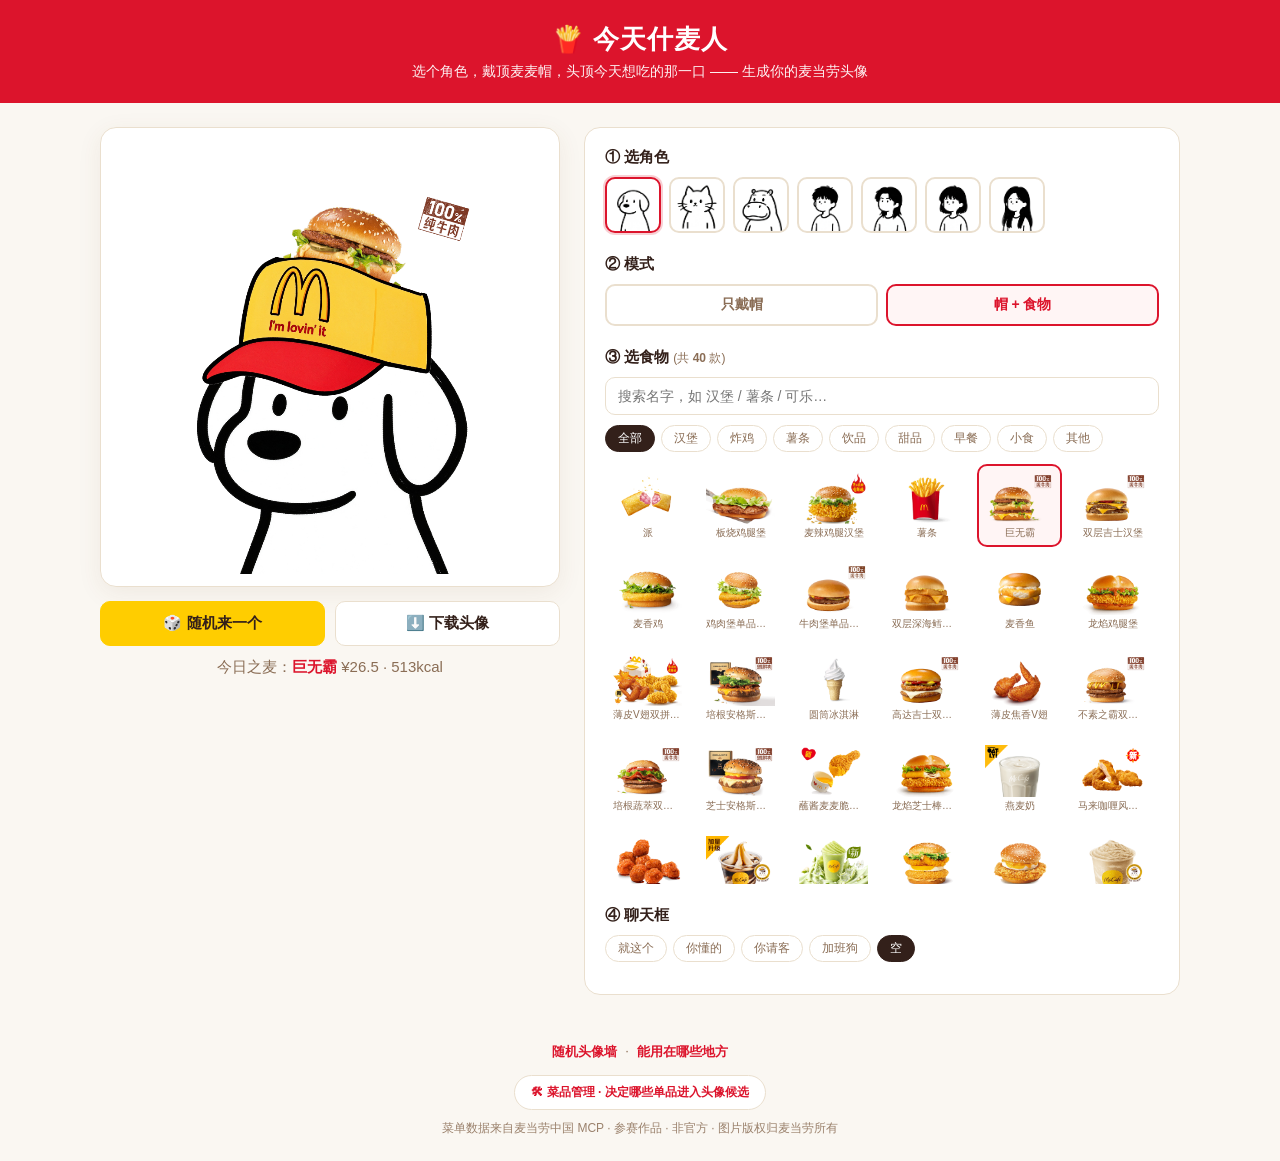
==== index.html @ db62c140 "Pages: 根目录入口页 + 关闭 Jekyll 处理" ====
<!doctype html>
<html lang="zh-CN">
<head>
<meta charset="utf-8">
<meta name="viewport" content="width=device-width,initial-scale=1">
<title>今天什麦人 · 让你的项目快速拥有麦当劳新品头像</title>
<meta name="description" content="零依赖的麦当劳头像引擎：一段 script + 一个 canvas，给你的博客、论坛、后台批量配上「简笔画人物 + 麦麦帽 + 麦当劳新品」头像。">
<meta http-equiv="refresh" content="0; url=avatar/index.html">
<link rel="icon" href="avatar/assets/hats/h1.png">
<style>
  :root{--mcd-red:#DA291C;--mcd-yellow:#FFC72C;--ink:#2c1a14;--muted:#8a7a70;--line:#ece4dc}
  *{box-sizing:border-box}
  body{
    margin:0;min-height:100vh;display:grid;place-items:center;padding:32px 20px;
    background:#fff;color:var(--ink);
    font:15px/1.7 -apple-system,BlinkMacSystemFont,"PingFang SC","Microsoft YaHei",sans-serif;
  }
  main{max-width:520px;text-align:center}
  .logo{width:120px;height:120px;display:block;margin:0 auto 18px}
  h1{margin:0 0 8px;font-size:26px;letter-spacing:-.4px}
  .tag{margin:0 0 6px;font-size:15.5px;color:var(--mcd-red);font-weight:700}
  .sub{margin:0 0 24px;color:var(--muted);font-size:13.5px}
  .links{display:flex;gap:10px;justify-content:center;flex-wrap:wrap}
  a.btn{
    display:inline-block;padding:11px 20px;border-radius:999px;text-decoration:none;
    font-weight:700;font-size:14px;border:1.5px solid var(--mcd-red);color:var(--mcd-red);
    transition:transform .15s ease,box-shadow .15s ease;
  }
  a.btn.primary{background:var(--mcd-red);color:#fff;box-shadow:0 6px 18px rgba(218,41,28,.22)}
  a.btn:hover{transform:translateY(-1px);box-shadow:0 8px 20px rgba(218,41,28,.24)}
  .foot{margin-top:26px;color:var(--muted);font-size:11.5px;line-height:1.8}
</style>
</head>
<body>
<main>
  <img class="logo" src="avatar/assets/hats/h1.png" alt="今天什麦人">
  <h1>今天什麦人</h1>
  <p class="tag">让你的项目快速拥有麦当劳新品头像</p>
  <p class="sub">正在进入头像生成器…</p>
  <div class="links">
    <a class="btn primary" href="avatar/index.html">进入生成器</a>
    <a class="btn" href="avatar/wall.html">头像墙</a>
    <a class="btn" href="avatar/use-cases.html">能用在哪些地方</a>
  </div>
  <p class="foot">
    菜单数据来自麦当劳中国 MCP · 参赛作品 · 非官方 · 图片版权归麦当劳所有
  </p>
</main>
<script>location.replace("avatar/index.html");</script>
</body>
</html>
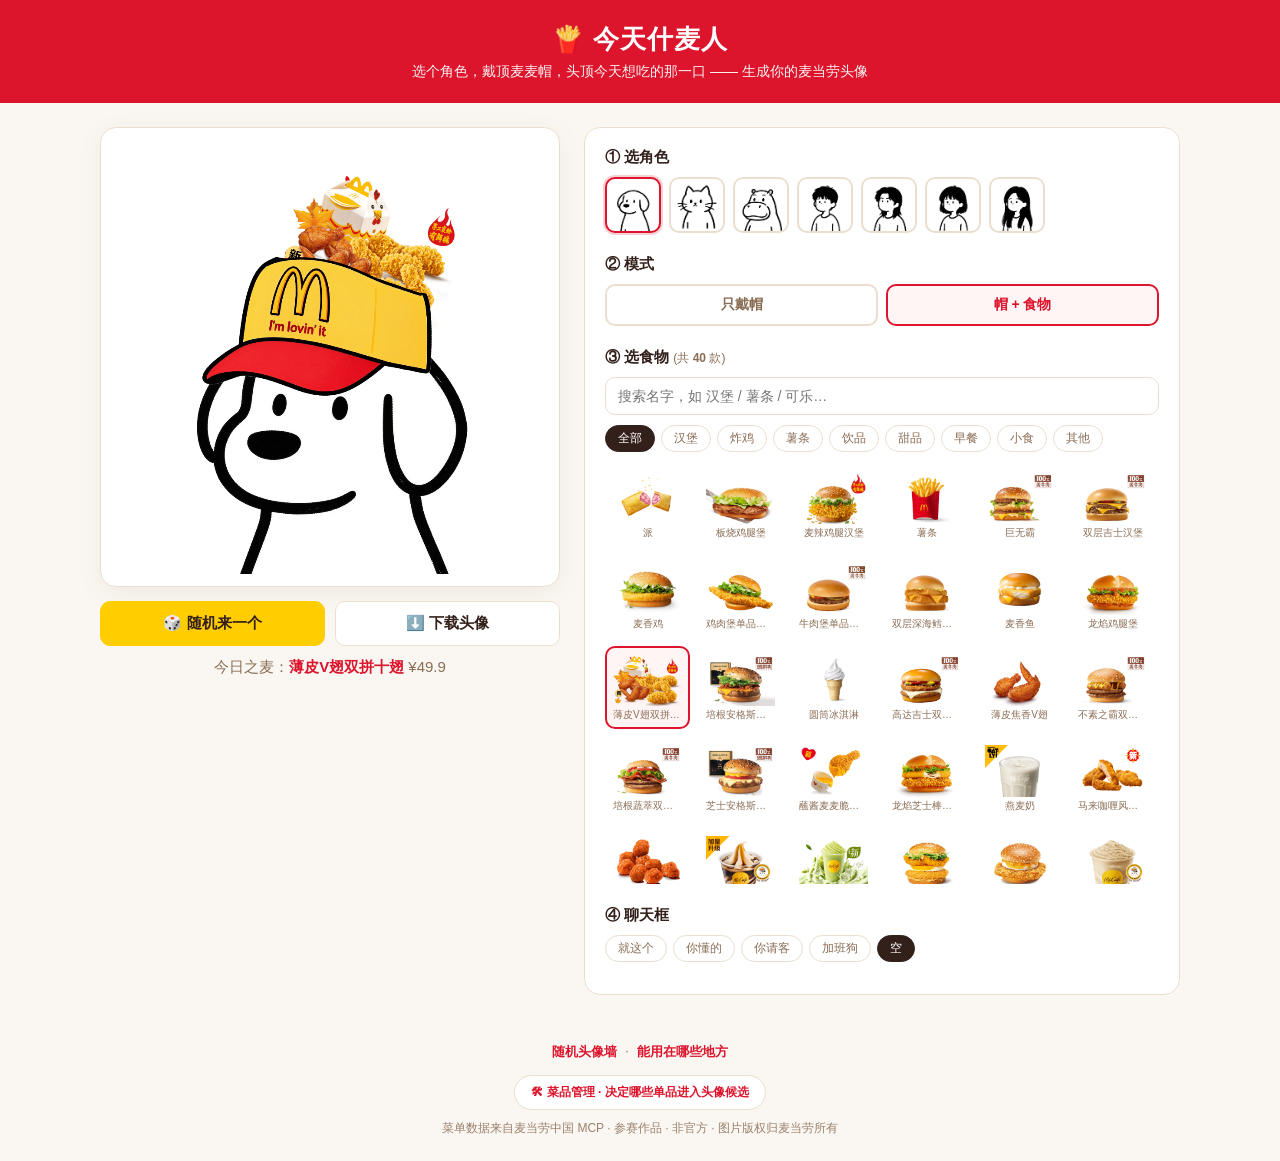
==== commit 36827011: "README 增加在线试玩入口；入口页 logo 换轻量图" ====
--- a/index.html
+++ b/index.html
@@ -6,7 +6,7 @@
 <title>今天什麦人 · 让你的项目快速拥有麦当劳新品头像</title>
 <meta name="description" content="零依赖的麦当劳头像引擎：一段 script + 一个 canvas，给你的博客、论坛、后台批量配上「简笔画人物 + 麦麦帽 + 麦当劳新品」头像。">
 <meta http-equiv="refresh" content="0; url=avatar/index.html">
-<link rel="icon" href="avatar/assets/hats/h1.png">
+<link rel="icon" href="docs/logo.png">
 <style>
   :root{--mcd-red:#DA291C;--mcd-yellow:#FFC72C;--ink:#2c1a14;--muted:#8a7a70;--line:#ece4dc}
   *{box-sizing:border-box}
@@ -33,7 +33,7 @@
 </head>
 <body>
 <main>
-  <img class="logo" src="avatar/assets/hats/h1.png" alt="今天什麦人">
+  <img class="logo" src="docs/logo.png" alt="今天什麦人">
   <h1>今天什麦人</h1>
   <p class="tag">让你的项目快速拥有麦当劳新品头像</p>
   <p class="sub">正在进入头像生成器…</p>
